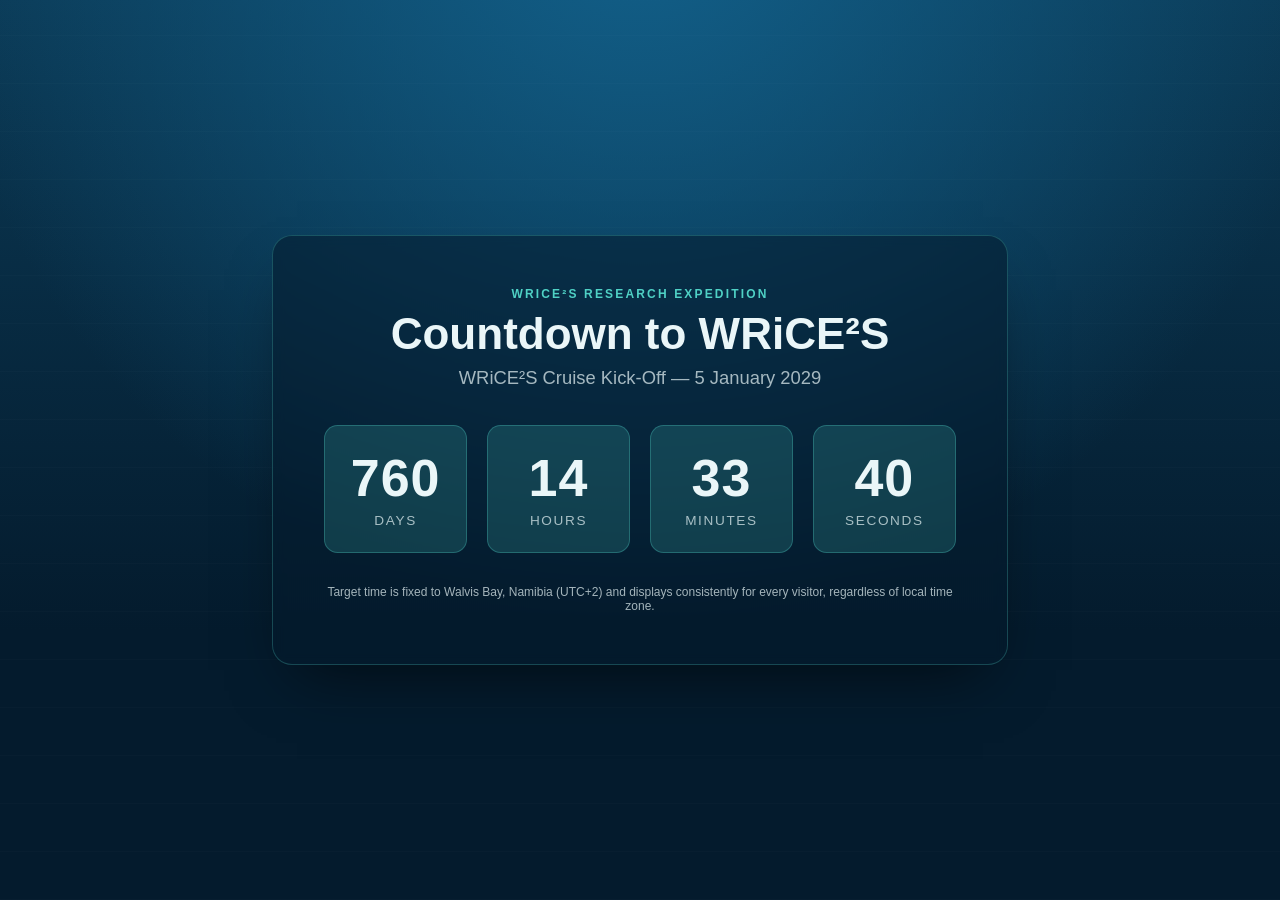
==== countdown/index.html @ c60c608f "Add countdown feature for WRiCE²S Cruise Kick-Off event" ====
<!DOCTYPE html>
<html lang="en">
<head>
  <meta charset="UTF-8">
  <meta name="viewport" content="width=device-width, initial-scale=1.0">
  <title>Countdown to WRiCE²S</title>
  <meta name="description" content="Live countdown to the WRiCE²S Cruise Kick-Off on 5 January 2029.">
  <link rel="stylesheet" href="style.css">
</head>
<body>

  <main class="countdown-page">
    <div class="ocean-backdrop" aria-hidden="true"></div>

    <div class="countdown-card">
      <p class="eyebrow">WRiCE²S Research Expedition</p>
      <h1>Countdown to WRiCE²S</h1>
      <p class="subtitle">WRiCE²S Cruise Kick-Off — 5 January 2029</p>

      <div id="countdown" class="countdown-grid" role="timer" aria-live="polite" aria-label="Time remaining until WRiCE²S Cruise Kick-Off">
        <div class="countdown-block">
          <span class="countdown-value" id="days">00</span>
          <span class="countdown-label">Days</span>
        </div>
        <div class="countdown-block">
          <span class="countdown-value" id="hours">00</span>
          <span class="countdown-label">Hours</span>
        </div>
        <div class="countdown-block">
          <span class="countdown-value" id="minutes">00</span>
          <span class="countdown-label">Minutes</span>
        </div>
        <div class="countdown-block">
          <span class="countdown-value" id="seconds">00</span>
          <span class="countdown-label">Seconds</span>
        </div>
      </div>

      <p id="countdown-complete" class="complete-message" hidden>
        The WRiCE²S Cruise is underway.
      </p>

      <p class="fine-print">Target time is fixed to Walvis Bay, Namibia (UTC+2) and displays consistently for every visitor, regardless of local time zone.</p>
    </div>
  </main>

  <script src="script.js"></script>
</body>
</html>
---- countdown/style.css ----
:root {
  --ocean-deep: #041b2d;
  --ocean-mid: #0b3a56;
  --ocean-surface: #12608a;
  --foam: #eaf6f8;
  --accent: #4fd1c5;
  --accent-soft: rgba(79, 209, 197, 0.18);
  --text-muted: rgba(234, 246, 248, 0.7);
}

* {
  box-sizing: border-box;
}

body {
  margin: 0;
  font-family: "Segoe UI", -apple-system, BlinkMacSystemFont, Roboto, Helvetica, Arial, sans-serif;
  color: var(--foam);
  background: var(--ocean-deep);
}

.countdown-page {
  position: relative;
  min-height: 100vh;
  display: flex;
  align-items: center;
  justify-content: center;
  padding: 2rem 1rem;
  overflow: hidden;
}

.ocean-backdrop {
  position: absolute;
  inset: 0;
  background:
    radial-gradient(circle at 50% -10%, var(--ocean-surface) 0%, transparent 60%),
    linear-gradient(180deg, var(--ocean-mid) 0%, var(--ocean-deep) 70%);
  z-index: 0;
}

.ocean-backdrop::after {
  content: "";
  position: absolute;
  inset: 0;
  background-image:
    repeating-linear-gradient(
      0deg,
      rgba(255, 255, 255, 0.025) 0px,
      rgba(255, 255, 255, 0.025) 1px,
      transparent 1px,
      transparent 48px
    );
  opacity: 0.6;
}

.countdown-card {
  position: relative;
  z-index: 1;
  width: 100%;
  max-width: 46rem;
  text-align: center;
  padding: clamp(1.75rem, 4vw, 3.5rem);
  border-radius: 1.25rem;
  background: rgba(4, 27, 45, 0.55);
  border: 1px solid rgba(79, 209, 197, 0.25);
  backdrop-filter: blur(6px);
  box-shadow: 0 30px 60px -25px rgba(0, 0, 0, 0.6);
}

.eyebrow {
  margin: 0 0 0.5rem;
  text-transform: uppercase;
  letter-spacing: 0.18em;
  font-size: 0.75rem;
  font-weight: 600;
  color: var(--accent);
}

h1 {
  margin: 0 0 0.5rem;
  font-size: clamp(1.75rem, 5vw, 2.75rem);
  font-weight: 700;
  line-height: 1.15;
}

.subtitle {
  margin: 0 0 2.25rem;
  font-size: clamp(0.95rem, 2.4vw, 1.15rem);
  color: var(--text-muted);
}

.countdown-grid {
  display: grid;
  grid-template-columns: repeat(4, 1fr);
  gap: clamp(0.5rem, 2vw, 1.25rem);
}

.countdown-block {
  display: flex;
  flex-direction: column;
  align-items: center;
  justify-content: center;
  padding: clamp(0.75rem, 3vw, 1.5rem) 0.5rem;
  border-radius: 0.85rem;
  background: var(--accent-soft);
  border: 1px solid rgba(79, 209, 197, 0.3);
}

.countdown-value {
  font-variant-numeric: tabular-nums;
  font-size: clamp(1.75rem, 7vw, 3.25rem);
  font-weight: 700;
  line-height: 1.1;
  letter-spacing: 0.02em;
}

.countdown-label {
  margin-top: 0.35rem;
  font-size: clamp(0.65rem, 1.8vw, 0.85rem);
  text-transform: uppercase;
  letter-spacing: 0.12em;
  color: var(--text-muted);
}

.complete-message {
  font-size: clamp(1.15rem, 3vw, 1.6rem);
  font-weight: 600;
  color: var(--accent);
  margin: 1rem 0 0;
}

.fine-print {
  margin: 2rem 0 0;
  font-size: 0.75rem;
  color: var(--text-muted);
}

@media (max-width: 520px) {
  .countdown-grid {
    grid-template-columns: repeat(2, 1fr);
  }
}
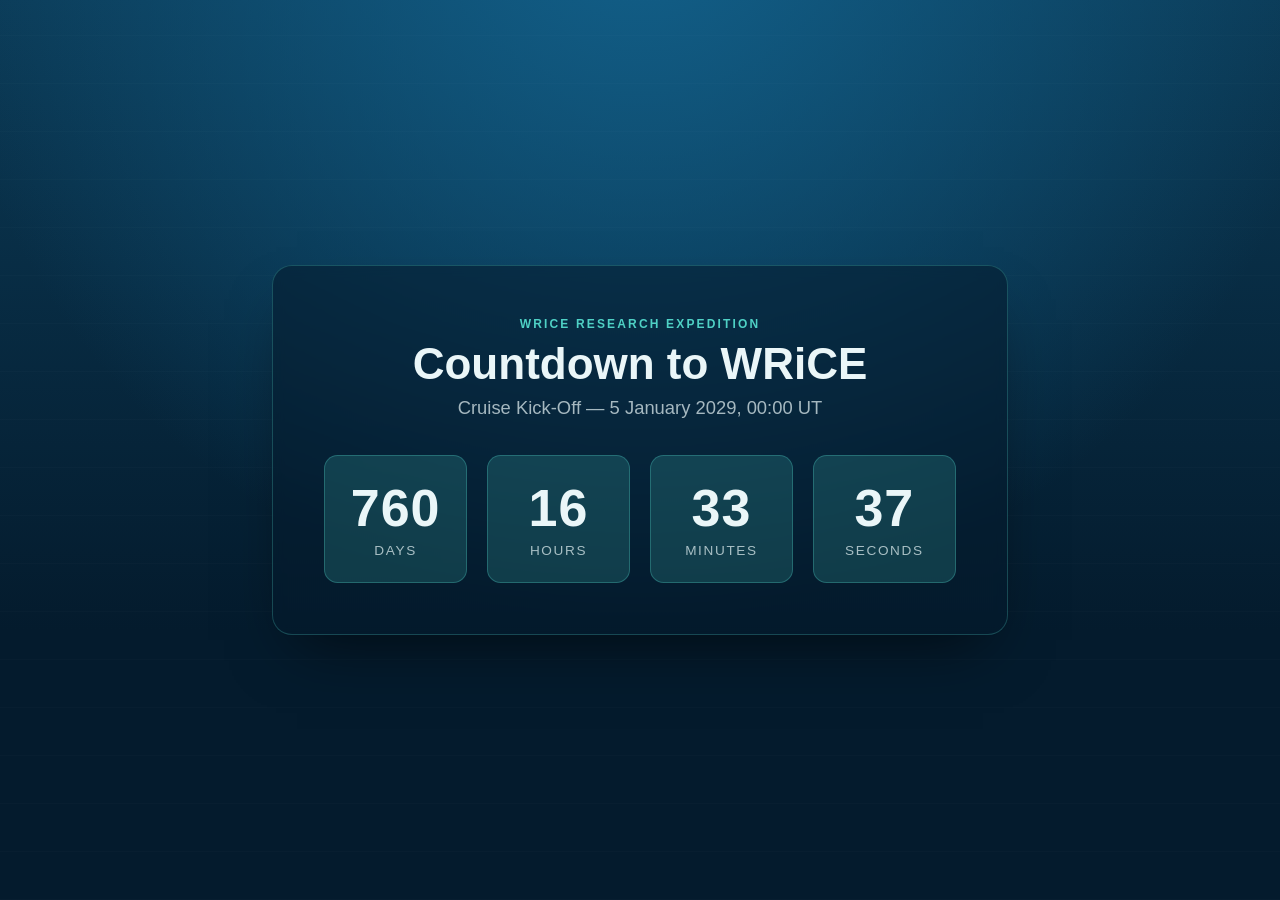
==== commit c0a270c8: "Refactor countdown page for clarity and consistency" ====
--- a/countdown/index.html
+++ b/countdown/index.html
@@ -3,8 +3,8 @@
 <head>
   <meta charset="UTF-8">
   <meta name="viewport" content="width=device-width, initial-scale=1.0">
-  <title>Countdown to WRiCE²S</title>
-  <meta name="description" content="Live countdown to the WRiCE²S Cruise Kick-Off on 5 January 2029.">
+  <title>Countdown to WRiCE</title>
+  <meta name="description" content="Live countdown to the WRiCE Cruise Kick-Off on 5 January 2029.">
   <link rel="stylesheet" href="style.css">
 </head>
 <body>
@@ -13,11 +13,11 @@
     <div class="ocean-backdrop" aria-hidden="true"></div>
 
     <div class="countdown-card">
-      <p class="eyebrow">WRiCE²S Research Expedition</p>
-      <h1>Countdown to WRiCE²S</h1>
-      <p class="subtitle">WRiCE²S Cruise Kick-Off — 5 January 2029</p>
+      <p class="eyebrow">WRiCE Research Expedition</p>
+      <h1>Countdown to WRiCE</h1>
+      <p class="subtitle">Cruise Kick-Off — 5 January 2029, 00:00 UT</p>
 
-      <div id="countdown" class="countdown-grid" role="timer" aria-live="polite" aria-label="Time remaining until WRiCE²S Cruise Kick-Off">
+      <div id="countdown" class="countdown-grid" role="timer" aria-live="polite" aria-label="Time remaining until WRiCE Cruise Kick-Off">
         <div class="countdown-block">
           <span class="countdown-value" id="days">00</span>
           <span class="countdown-label">Days</span>
@@ -37,10 +37,8 @@
       </div>
 
       <p id="countdown-complete" class="complete-message" hidden>
-        The WRiCE²S Cruise is underway.
+        The WRiCE Cruise is underway.
       </p>
-
-      <p class="fine-print">Target time is fixed to Walvis Bay, Namibia (UTC+2) and displays consistently for every visitor, regardless of local time zone.</p>
     </div>
   </main>
 
--- a/countdown/style.css
+++ b/countdown/style.css
@@ -129,12 +129,6 @@
   margin: 1rem 0 0;
 }
 
-.fine-print {
-  margin: 2rem 0 0;
-  font-size: 0.75rem;
-  color: var(--text-muted);
-}
-
 @media (max-width: 520px) {
   .countdown-grid {
     grid-template-columns: repeat(2, 1fr);
